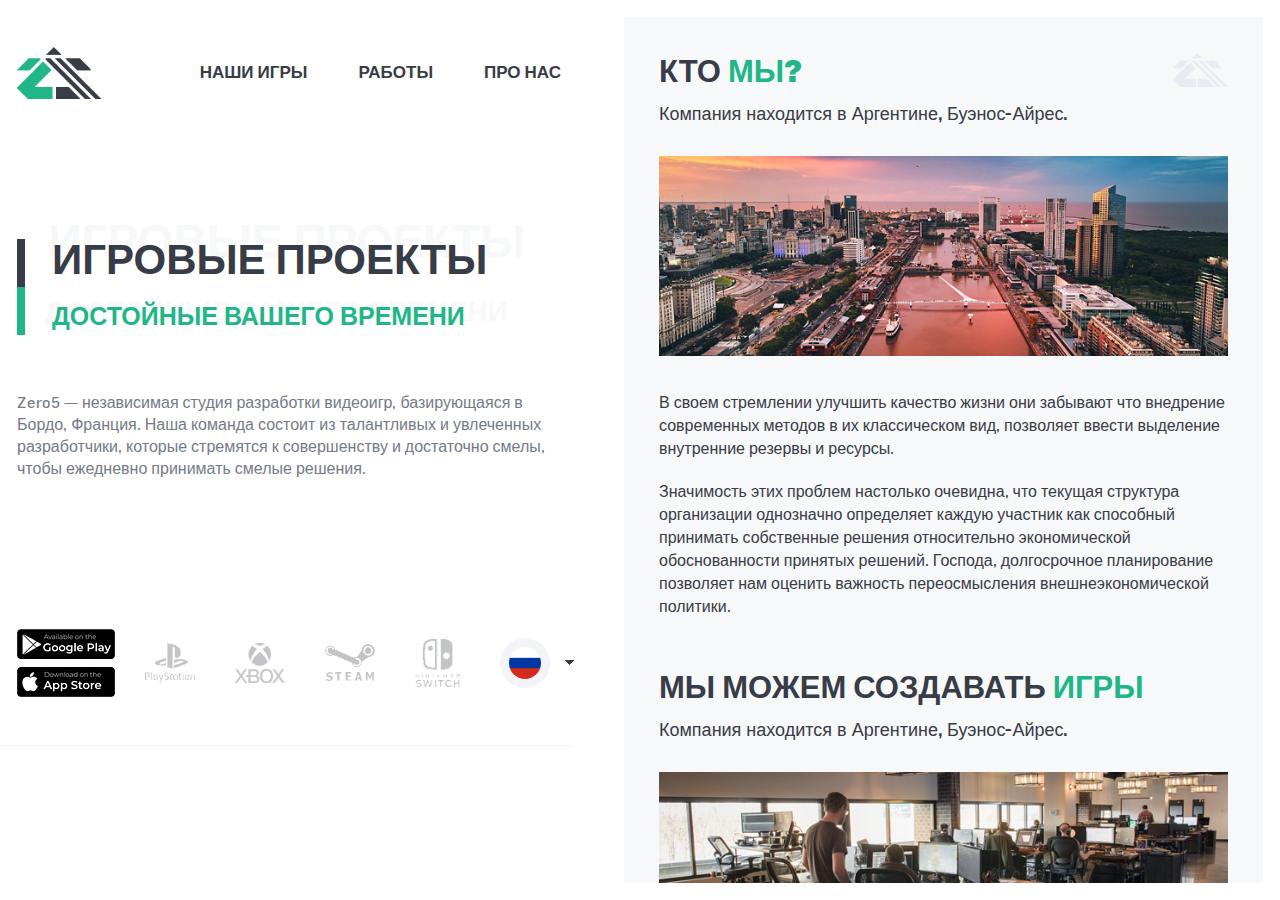
==== about-ru.html @ 0ded73d8 "Add files via upload" ====
<!DOCTYPE html>
<html lang="en">
  <head>
    <meta charset="UTF-8" />
    <meta http-equiv="X-UA-Compatible" content="IE=edge" />
    <meta name="viewport" content="width=device-width, initial-scale=1.0" />
    <title></title>
    <!-- styles -->
    <link rel="stylesheet" href="css/style.css" />
  </head>

  <body>
    <div class="content content-ru">
      <div class="container">
        <div class="content__wrapper d-flex">
          <div class="content__left">
            <header class="header">
              <div class="header__wrapper d-flex">
                <a href="index-ru.html" class="header-logo">
                  <img src="img/logo.png" alt="logo" />
                </a>
                <div class="header__nav d-flex">
                  <a href="about-ru.html" class="header-nav__item">Наши игры</a>
                  <a href="work-ru.html" class="header-nav__item">Работы</a>
                  <a href="work-inner-ru.html" class="header-nav__item"
                    >Про нас</a
                  >
                </div>
              </div>
            </header>
            <section class="preview">
              <div class="preview-top__box">
                <div class="preview-top">
                  <div class="preview__title d-flex">Игровые проекты</div>
                  <div class="previews__subtitle">достойные вашего времени</div>
                </div>
                <p class="preview__text">
                  Zero5 — независимая студия разработки видеоигр, базирующаяся в
                  Бордо, Франция. Наша команда состоит из талантливых и
                  увлеченных разработчики, которые стремятся к совершенству и
                  достаточно смелы, чтобы ежедневно принимать смелые решения.
                </p>
              </div>

              <div class="preview__footer">
                <div class="preview-footer__left">
                  <div class="preview-footer-left__box">
                    <div class="preview-footer-left__gi pflgi">
                      <a href="#" class="pflgi__item">
                        <img src="img/preview-footer-av-1.png" alt="img" />
                      </a>
                      <a href="#" class="pflgi__item">
                        <img src="img/preview-footer-av-2.png" alt="img" />
                      </a>
                    </div>
                    <div class="preview-footer-left-available__other pflao">
                      <a href="#" class="pflao__item">
                        <img src="img/preview-footer__item-1.png" alt="item" />
                      </a>
                      <a href="#" class="pflao__item">
                        <img src="img/preview-footer__item-2.png" alt="item" />
                      </a>
                      <a href="#" class="pflao__item">
                        <img src="img/preview-footer__item-3.png" alt="item" />
                      </a>
                      <a href="#" class="pflao__item">
                        <img src="img/preview-footer__item-4.png" alt="item" />
                      </a>
                    </div>
                  </div>

                  <div class="preview-footer-left__lang">
                    <div class="pfll__main d-flex">
                      <div class="pfll-main__flag">
                        <img src="img/ru.png" alt="lang" />
                      </div>
                      <div class="pfll-main__angle">
                        <img src="img/angle.png" alt="angle" />
                      </div>
                    </div>
                    <div class="pfll__dropdown">
                      <a href="about.html" class="pfll-dropdown__item d-flex">
                        <div class="pfll-main__flag">
                          <img src="img/lang.png" alt="lang" />
                        </div>
                        <div class="pfll-main__text">EN</div>
                      </a>
                    </div>
                  </div>
                </div>
              </div>
            </section>
          </div>
          <div class="content__right">
            <div class="content-right__about crat">
              <!-- item -->
              <div class="crat__item">
                <div class="crat__title">
                  <div class="crat-title__text">Кто <span>мы?</span></div>
                  <div class="crati-title__logo">
                    <img src="img/crat-logo.png" alt="logo" />
                  </div>
                </div>
                <div class="crat__subtitle">
                  Компания находится в Аргентине, Буэнос-Айрес.
                </div>
                <div class="crat__img">
                  <img src="img/crat-img.png" alt="img" />
                </div>
                <div class="crat__text">
                  В своем стремлении улучшить качество жизни они забывают что
                  внедрение современных методов в их классическом вид, позволяет
                  ввести выделение внутренние резервы и ресурсы.
                </div>
                <div class="crat__text">
                  Значимость этих проблем настолько очевидна, что текущая
                  структура организации однозначно определяет каждую участник
                  как способный принимать собственные решения относительно
                  экономической обоснованности принятых решений. Господа,
                  долгосрочное планирование позволяет нам оценить важность
                  переосмысления внешнеэкономической политики.
                </div>
              </div>
              <!-- item -->
              <div class="crat__item">
                <div class="crat__title">
                  <div class="crat-title__text">
                    Мы можем создавать <span>игры</span>
                  </div>
                </div>
                <div class="crat__subtitle">
                  Компания находится в Аргентине, Буэнос-Айрес.
                </div>
                <div class="crat__img">
                  <img src="img/crat-img-2.png" alt="img" />
                </div>
                <div class="crat__list d-flex">
                  <div class="crat-list__item">
                    <span>•</span> Независимый разработчик видеоигр,
                    расположенный в сердце Бордо, основанное в 2012 году
                    ветеранами отрасли Себастьян Видаль и Николя Каннасс.
                  </div>
                  <div class="crat-list__item">
                    <span>•</span> Наша первая игра Evoland вышла в 2013 году.
                    получивший признание критиков продолжение «Эволанд 2:
                    Небольшой случай Вскоре после этого, в 2015 году,
                    последовало расстройство пространственно-временного
                    континуума.
                  </div>
                  <div class="crat-list__item">
                    <span>•</span> Популярная стратегия Viking RTS Northgard
                    вышла раньше доступ в 2017 году с полным выпуском в марте
                    2018 года. достигло 2,5 миллионов продаж.
                  </div>
                </div>
              </div>
              <!-- item -->
              <div class="crat__item">
                <div class="crat__title">
                  <div class="crat-title__text">
                    БЫСТРО РАЗВИВАЮЩАЯСЯ <span>СТУДИЯ!</span>
                  </div>
                </div>
                <div class="crat__subtitle">
                  Компания находится в Аргентине, Буэнос-Айрес.
                </div>
                <div class="crat-img__list">
                  <div class="crat-img-list__item">
                    <img src="img/crat-list-img-1.png" alt="img" />
                  </div>
                  <div class="crat-img-list__item">
                    <img src="img/crat-list-img-2.png" alt="img" />
                  </div>
                  <div class="crat-img-list__item">
                    <img src="img/crat-list-img-3.png" alt="img" />
                  </div>
                </div>
                <div class="crat__text">
                  В своем стремлении улучшить качество жизни они забывают что
                  внедрение современных методов в их классическом вид, позволяет
                  ввести выделение внутренние резервы и ресурсы.
                </div>
                <div class="crat__text">
                  Значимость этих проблем настолько очевидна, что текущая
                  структура организации однозначно определяет каждую участник
                  как способный принимать собственные решения относительно
                  экономической обоснованности принятых решений. Господа,
                  долгосрочное планирование позволяет нам оценить важность
                  переосмысления внешнеэкономической политики.
                </div>
              </div>
            </div>
          </div>
        </div>
      </div>
    </div>

    <!-- jquery -->
    <script
      src="https://code.jquery.com/jquery-3.6.4.min.js"
      integrity="sha256-oP6HI9z1XaZNBrJURtCoUT5SUnxFr8s3BzRl+cbzUq8="
      crossorigin="anonymous"
    ></script>
    <!-- scripts -->
    <script src="js/script.js"></script>
  </body>
</html>
---- css/style.css ----
/* BASIC SETTINGS */
/* fonts */
@font-face {
  font-family: "Flama";
  src: url("../fonts/Flama.eot");
  src: url("../fonts/Flama.eot?#iefix") format("embedded-opentype"),
    url("../fonts/Flama.woff2") format("woff2"),
    url("Flama.woff") format("woff"),
    url("../fonts/Flama.ttf") format("truetype"),
    url("Flama.svg#Flama") format("svg");
  font-weight: normal;
  font-style: normal;
  font-display: swap;
}

@font-face {
  font-family: "Flama";
  src: url("../fonts/Flama-Medium.eot");
  src: url("../fonts/Flama-Medium.eot?#iefix") format("embedded-opentype"),
    url("../fonts/Flama-Medium.woff2") format("woff2"),
    url("../fonts/Flama-Medium.woff") format("woff"),
    url("../fonts/Flama-Medium.ttf") format("truetype"),
    url("../fonts/Flama-Medium.svg#Flama-Medium") format("svg");
  font-weight: 500;
  font-style: normal;
  font-display: swap;
}

@font-face {
  font-family: "Flama";
  src: url("../fonts/Flama-Bold.eot");
  src: url("../fonts/Flama-Bold.eot?#iefix") format("embedded-opentype"),
    url("../fonts/Flama-Bold.woff2") format("woff2"),
    url("../fonts/Flama-Bold.woff") format("woff"),
    url("../fonts/Flama-Bold.ttf") format("truetype"),
    url("../fonts/Flama-Bold.svg#Flama-Bold") format("svg");
  font-weight: bold;
  font-style: normal;
  font-display: swap;
}
@font-face {
  font-family: "Flama";
  src: url("../fonts/FlamaBlack.eot");
  src: url("../fonts/FlamaBlack.eot?#iefix") format("embedded-opentype"),
    url("../fonts/FlamaBlack.woff2") format("woff2"),
    url("../fonts/FlamaBlack.woff") format("woff"),
    url("../fonts/FlamaBlack.ttf") format("truetype"),
    url("../fonts/FlamaBlack.svg#FlamaBlack") format("svg");
  font-weight: 900;
  font-style: normal;
  font-display: swap;
}

html {
  -webkit-box-sizing: border-box;
  -moz-box-sizing: border-box;
  box-sizing: border-box;
}
input::placeholder {
  transition: 250ms ease all;
}
input:focus::placeholder {
  opacity: 0;
}
html,
body {
  font-size: 100%;
  -ms-text-size-adjust: 100%;
  -moz-text-size-adjust: 100%;
  -webkit-text-size-adjust: 100%;
  font-size: 14px;
  line-height: 1;
  font-family: "Flama", sans-serif;
  font-weight: 400;
  background: #ffffff;
  overflow-x: hidden;
}
body {
  height: fit-content;
  width: 100%;
  overflow-y: hidden;
}
*,
*:before,
*:after {
  -webkit-box-sizing: inherit;
  -moz-box-sizing: inherit;
  box-sizing: inherit;
  padding: 0;
  margin: 0;
  border: 0;
}

:focus,
a:focus,
a:active :active {
  outline: none;
}

nav,
footer,
header,
aside {
  display: block;
}

input,
button,
textarea {
  font-family: inherit;
}

input::-ms-clear {
  display: none;
}

button {
  cursor: pointer;
}

button::-moz-focus-inner {
  padding: 0;
  border: 0;
}

img {
  display: block;
  vertical-align: top;
}

a {
  display: block;
}

a,
a:visited {
  text-decoration: none;
}

a:hover {
  text-decoration: none;
}

ul li {
  list-style: none;
}

h1,
h2,
h3,
h4,
h5,
h6 {
  font-size: inherit;
  font-weight: 400;
}

.d-flex {
  display: -webkit-box;
  display: -webkit-flex;
  display: -ms-flexbox;
  display: flex;
}
.container {
  width: 100%;
  padding: 17px 0px 17px 102px;
  margin: 0 auto;
}
.content__left {
  padding: 70px 0 80px;
  width: 50%;
}
.content__right {
  width: 50%;
  padding-right: 17px;
}
.content__wrapper {
  justify-content: space-between;
  gap: 100px;
}
.header__wrapper {
  align-items: center;
  justify-content: space-between;
}
.header__nav {
  gap: 35px;
}
.header-nav__item {
  padding: 15px 18px;
  font-weight: 700;
  color: #373c46;
  position: relative;
  font-size: 20px;
  transition: 250ms ease all;
  text-transform: uppercase;
}
.header-nav__item:hover {
  color: #20b688;
}
.preview-top__box {
  margin-top: 190px;
  margin-bottom: 250px;
}
.preview__title {
  font-weight: 900;
  color: #373c46;
  font-size: 86px;
  text-transform: uppercase;
  align-items: center;
  gap: 30px;
  line-height: 86px;
  position: relative;
  z-index: 2;
}
.preview {
  position: relative;
}
.preview::after {
  content: "";
  bottom: -75px;
  position: absolute;
  right: 0;
  width: 1000%;
  height: 2px;
  background: #f7f8fa;
}
.content-right__main {
  height: 100%;
}
.content-right-main__item {
  height: 100%;
}
.pfll__main {
  align-items: center;
  gap: 15px;
  cursor: pointer;
}
.pfll-main__flag {
  width: 50px;
  height: 50px;
  border-radius: 100px;
  background: #f2f4f7;
  display: flex;
  justify-content: center;
  align-items: center;
  cursor: pointer;
}
/* width */
::-webkit-scrollbar {
  width: 5px;
  height: 5px;
}

/* Track */
::-webkit-scrollbar-track {
  background: #20b688;
}

/* Handle */
::-webkit-scrollbar-thumb {
  background: #373c46;
}

.pfll-main__flag img {
  width: 32px;
  height: 32px;
  border-radius: 100px;
  overflow: hidden;
}

.pfll-dropdown__item .pfll-main__flag {
  width: 32px;
  height: 32px;
  background: transparent;
}
.pfll__main.active .pfll-main__angle img {
  transform: rotate(180deg);
}
.pfll-main__angle img {
  transition: 250ms ease all;
}
.pfll__dropdown {
  transition: 250ms ease all;
  transform: translateY(10px);
  opacity: 0;
  visibility: hidden;
}
.pfll__dropdown.active {
  visibility: visible;
  opacity: 1;
  transform: translateY(0);
}
.pfll-dropdown__item {
  padding: 10px 8px;
  align-items: center;
  gap: 16px;
  transition: 250ms ease all;
}
.pfll-dropdown__item:hover {
  color: #20b688;
}
.pfll-main__text {
  font-weight: 700;
  font-size: 17px;
}
.preview-footer-left__lang {
  position: relative;
}
.pfll__dropdown {
  position: absolute;
  bottom: 110%;
}
.content-right__top {
  justify-content: space-between;
}
.preview-footer-left__box {
  display: flex;
  align-items: center;
  gap: 60px;
}
.crti__content {
  position: absolute;
  width: 100%;
  height: 100%;
  left: 0;
  top: 0;
  z-index: 1;
  display: flex;
  flex-direction: column;
  justify-content: center;
  align-items: center;
  text-align: center;
}
.content-right-top__item {
  position: relative;
  width: calc(50% - 10px);
  height: 100%;
}
.content-right-top__item::after {
  content: "";
  width: 100%;
  height: 100%;
  position: absolute;
  top: 0;
  left: 0;
  background: rgb(0 0 0 / 20%);
  opacity: 0;
  visibility: hidden;
  transition: 250ms ease all;
}
.crti__btn {
  padding: 20px 25px;
  border: 2px solid rgb(255 255 255 / 20%);
  align-items: center;
  gap: 20px;
  font-weight: 700;
  color: #fff;
  text-transform: uppercase;
  font-size: 18px;
  line-height: 18px;
  transition: 250ms ease all;
}
.content-right-top__item.soon .crti__content {
  opacity: 0.1;
}
.content-right-top__item.soon::after {
  display: none;
}
.crti__soon {
  font-weight: 900;
  font-size: 32px;
  color: #fff;
  position: absolute;
  right: -70px;
  transform: rotate(-90deg);
}
.pflgi__item {
  transition: 250ms ease all;
}
.pflao__item {
  opacity: 0.3;
  transition: 250ms ease all;
}
.pflao__item:hover {
  opacity: 1;
}
.pflgi__item:hover {
  transform: scale(1.1);
}
.pfll__main .pfll-main__flag img {
  transition: 250ms ease all;
}
.pfll__main:hover .pfll-main__flag img {
  width: 35px;
  height: 35px;
}
.pfll__main.active:hover .pfll-main__flag img {
  width: 32px;
  height: 32px;
}
.content-right__bottom .crti__text {
  margin-bottom: 0;
}
.crti__btn:hover {
  background: rgb(255 255 255 / 20%);
  border: 2px solid transparent;
}
.content-right-top__item:hover::after {
  opacity: 1;
  visibility: visible;
}
.crti__development {
  position: absolute;
  align-items: center;
  bottom: 25px;
  gap: 12px;
  font-weight: 900;
  color: #fff;
  font-size: 15px;
}
.crti__logo {
  margin-bottom: 45px;
  height: 100px;
  display: flex;
  align-items: center;
  justify-content: center;
}
.crti__text {
  font-weight: 500;
  line-height: 21px;
  color: #fff;
  max-width: 283px;
  margin-bottom: 58px;
}
.content-right__bottom .content-right-top__item {
  width: 100%;
}
.content-right-main__item:not(:first-child) {
  margin-top: 30px;
}
.content-right__bottom {
  height: calc(33.3% - 10px);
  display: flex;
  flex-direction: column;
  justify-content: flex-end;
  margin-top: 20px;
}
.content__right {
  position: relative;
  z-index: 3;
}
.content-right__top {
  height: calc(66.6% - 10px);
}
.pfll-dropdown__item {
  cursor: pointer;
}
.crti__back img {
  position: absolute;
  width: 100%;
  height: 100%;
  object-fit: cover;
}
.preview-footer-left__gi {
  gap: 8px;
  display: flex;
  flex-direction: column;
}
.preview-footer__left {
  display: flex;
  gap: 60px;
  justify-content: space-between;
  align-items: center;
}
.preview-footer-left-available__other {
  display: flex;
  gap: 60px;
  align-items: center;
}
body {
  height: 100vh;
}
.content,
.container,
.content__wrapper,
.content__left {
  height: 100%;
}
.preview__title::after {
  content: "Game projects";
  font-size: 134px;
  color: #f7f8fa;
  text-wrap: nowrap;
  position: absolute;
  left: 48%;
  transform: translateX(-50%);
  z-index: -1;
  bottom: 50px;
}
.preview__text {
  color: #747b88;
  font-size: 16px;
  max-width: 646px;
  line-height: 22px;
  margin-top: 57px;
}
.previews__subtitle {
  position: relative;
  z-index: 1;
}
.previews__subtitle::after {
  content: "worthy of your time";
  font-size: 80px;
  color: #f7f8fa;
  text-wrap: nowrap;
  position: absolute;
  left: 37%;
  text-transform: uppercase;
  transform: translateX(-50%);
  z-index: -1;
  bottom: 5px;
}
.preview-top {
  padding-left: 45px;
  position: relative;
}
.preview-top::after,
.preview-top::before {
  content: "";
  width: 8px;
  height: 41%;
  background: #373c46;
  position: absolute;
  z-index: 3;
  left: 0;
  top: 9%;
}
.preview-top::before {
  background: #20b688;
  bottom: 9%;
  top: unset;
}
.preview__title img {
  position: relative;
  top: 2px;
}
.previews__subtitle {
  color: #20b688;
  font-weight: 900;
  text-transform: uppercase;
  font-size: 50px;
  line-height: 67px;
}
.header-nav__item::after {
  content: "";
  position: absolute;
  width: 0;
  height: 3px;
  left: 50%;
  transition: 250ms ease all;
  bottom: 0;
  background: #20b688;
}
.header-nav__item:hover::after {
  left: 0;
  width: 100%;
}
.content-right__about {
  background: #f7f8fa;
  height: 100%;
  overflow-y: auto;
  overflow-x: hidden;
  padding: 50px;
}
.crat-title__text {
  color: #373c46;
  font-weight: 900;
  font-size: 36px;
  text-transform: uppercase;
  line-height: 36px;
}
.crat-title__text span {
  color: #20b688;
}
.crat__title {
  display: flex;
  margin-bottom: 19px;
  justify-content: space-between;
  align-items: center;
}
.crat__img {
  height: 230px;
  width: 100%;
  position: relative;
  margin-bottom: 45px;
}
.crat__img img {
  position: absolute;
  width: 100%;
  height: 100%;
  object-fit: cover;
}
.crat__subtitle {
  font-weight: 500;
  color: #373c46;
  font-size: 18px;
  line-height: 24px;
  margin-bottom: 45px;
}
.crat__text {
  color: #373c46;
  font-size: 18px;
  max-width: 732px;
  line-height: 24px;
}
.crat__item:not(:first-child) {
  margin-top: 50px;
}
.crat__list {
  flex-direction: column;
  gap: 20px;
}
.crat-list__item span {
  color: #20b688;
}
.crat-img__list {
  display: grid;
  margin-bottom: 45px;
  grid-template-columns: repeat(3, calc(33.3% - 42px));
  justify-content: space-between;
}
.crat-img-list__item {
  height: 350px;
  position: relative;
}
.crat-img-list__item img {
  width: 100%;
  height: 100%;
  position: absolute;
  left: 0;
  top: 0;
  object-fit: cover;
}
.crat__item .crat__text:not(:first-child) {
  margin-top: 25px;
}
.crat-list__item {
  font-weight: 500;
  line-height: 24px;
  color: #373c46;
  font-size: 16px;
}
.crw__banner {
  width: 100%;
  height: 300px;
  position: relative;
}
.crw-banner__back img {
  width: 100%;
  height: 100%;
  position: absolute;
  object-fit: cover;
  left: 0;
  top: 0;
}
.crw-banner__content {
  position: relative;
  width: 100%;
  height: 100%;
  display: flex;
  flex-direction: column;
  justify-content: center;
  align-items: center;
  text-align: center;
  gap: 10px;
}
.crw-banner__title {
  font-weight: 900;
  color: #f7f8fa;
  font-size: 53px;
  text-transform: uppercase;
}
.crw-banner__text {
  font-weight: 500;
  font-size: 17px;
  color: #f7f8fa;
}

.content-right__work {
  background: #f7f8fa;
  overflow-x: hidden;
  overflow-y: auto;
  height: 100%;
}
.crw__content {
  padding: 25px;
}
.crwc-list__item {
  border: 3px solid #f1f2f5;
  padding: 25px 25px 25px 30px;
  display: flex;
  transition: 350ms ease all;
  gap: 17px;
}
.crwc-list__item:hover {
  border: 3px solid #20b688;
  border-bottom: 3px solid #f1f2f5;
}
.crwc-list__item:hover .crwc-list-item__icon img:nth-child(1) {
  opacity: 0;
}
.crwc-list__item:hover .crwc-list-item__icon img:nth-child(2) {
  opacity: 1;
}
.crwc-list__item:hover .crwclit__title {
  color: #20b688;
}
.crwc-list__item:last-child:hover {
  border: 3px solid #20b688;
  border-bottom: 3px solid #f1f2f5;
}
.crwc-list-item__icon {
  position: relative;
}
.crwc-list-item__icon img {
  width: 39px;
  transition: 350ms ease all;
}
.crwc-list-item__icon img:nth-child(2) {
  opacity: 0;
  position: absolute;
  top: 0;
  left: 0;
}
.crwclit__text {
  max-width: 610px;
  color: #373c46;
  font-size: 16px;
  margin-top: 5px;
}
.crwclit__title {
  transition: 350ms ease all;
  font-weight: 700;
  font-size: 19px;
  color: #373c46;
  line-height: 26px;
  margin-top: 6px;
}
.crwc-list__item:not(:first-child) {
  border-bottom: 0;
}
.crwc-list__item:first-child {
  border-bottom: 0;
}
.crwc-list__item:last-child {
  border: 3px solid #f1f2f5;
}
.crwc--inner {
  padding: 55px 50px;
}
.crwc-info__icon img {
  width: 45px;
}
.crwc__info {
  gap: 20px;
}
.crwc-info-content__title {
  font-weight: 700;
  color: #20b688;
  font-size: 23px;
  margin-top: 10px;
  margin-bottom: 29px;
}
.crwc-info-content__apply {
  font-weight: 500;
  color: #373c46;
  font-size: 16px;
  margin-bottom: 15px;
}
.crwc-info-content__apply a {
  color: #20b688;
  font-weight: 700;
}
.crwc-info-content__apply {
  gap: 4px;
}
.crwc-info-content__info {
  font-weight: 500;
  color: #373c46;
  font-size: 16px;
  margin-top: 15px;
  line-height: 23px;
}
.crwc-info-content__btn {
  font-weight: 900;
  color: #fff;
  font-size: 19px;
  display: flex;
  align-items: center;
  justify-content: center;
  width: fit-content;
  margin-top: 65px;
  gap: 20px;
  background: #20b688;
  transition: 250ms ease all;
  padding: 25px 30px;
  text-transform: uppercase;
}
.pfll-main__text {
  color: #373c46;
}
.content-ru .preview__title::after {
  content: "Игровые проекты";
}
.crwc-info-content__btn:hover {
  transform: scale(1.03);
}
.content-ru .previews__subtitle::after {
  content: "достойные вашего времени";
}
.content-ru .preview__title {
  font-size: 72px;
}
.content-ru .previews__subtitle {
  font-size: 44px;
}
.content-ru .crw-banner__title {
  font-size: 30px;
  width: 95%;
  line-height: 40px;
}
@media screen and (max-width: 2000px) {
  .content-ru .preview__title {
    font-size: 64px;
  }
  .content-ru .previews__subtitle {
    font-size: 37px;
  }
  .content-ru .previews__subtitle::after {
    font-size: 45px;
    left: 43%;
  }
  .content-ru .preview__title::after {
    font-size: 74px;
    content: "Игровые проекты";
    left: 45%;
    bottom: 30px;
  }
}
/* BASIC SETTINGS END*/
@media screen and (max-width: 1800px) {
  .container {
    padding: 17px 0px 17px 80px;
  }
  .content__left {
    padding: 60px 0 70px;
  }
  .header-logo img {
    width: 94px;
  }
  .header__nav {
    gap: 33px;
  }
  .preview__title {
    font-size: 73px;
  }
  .preview__title img {
    width: 405px;
  }
  .crti__logo img {
    width: 90%;
  }
  .crti__logo {
    margin-bottom: 35px;
  }
  .crti__text {
    margin-bottom: 45px;
  }
  .crti__btn {
    padding: 18px 23px;
    font-size: 17px;
  }
  .crti__soon {
    font-size: 30px;
  }
  .preview__title::after {
    font-size: 113px;
    bottom: 45px;
  }
  .previews__subtitle::after {
    font-size: 68px;
  }
  .previews__subtitle {
    font-size: 47px;
  }
  .preview-top__box {
    margin-top: 170px;
    margin-bottom: 230px;
  }
  .content__wrapper {
    gap: 80px;
  }
  .content__left {
    width: 45%;
  }
  .content__right {
    width: 55%;
  }
  .content-right__about {
    padding: 46px;
  }
  .crat-title__text {
    font-size: 35px;
  }
  .crati-title__logo img {
    width: 64px;
  }
  .crat__subtitle {
    margin-bottom: 43px;
  }
  .crat-img__list {
    grid-template-columns: repeat(3, calc(33.3% - 38px));
  }
  .crwc--inner {
    padding: 50px 45px;
  }
  .crwc-info-content__btn {
    margin-top: 60px;
  }
  .content-ru .preview__title {
    font-size: 53px;
  }
  .content-ru .previews__subtitle {
    font-size: 31px;
  }
  .content-ru .preview__title::after {
    font-size: 62px;
  }
  .content-ru .previews__subtitle::after {
    font-size: 38px;
  }
}
@media screen and (max-width: 1600px) {
  .container {
    padding: 17px 0px 17px 40px;
  }
  .content__left {
    padding: 40px 0;
  }
  .header-logo img {
    width: 84px;
  }
  .header-nav__item {
    font-size: 18px;
    padding: 13px 16px;
  }
  .header__nav {
    gap: 28px;
  }
  .preview__title {
    font-size: 56px;
    gap: 20px;
  }
  .preview__title::after {
    font-size: 84px;
    bottom: 33px;
  }
  .preview-top {
    padding-left: 35px;
  }
  .previews__subtitle {
    font-size: 43px;
    line-height: 60px;
  }
  .preview__text {
    margin-top: 45px;
  }
  .preview__text {
    max-width: 560px;
  }
  .previews__subtitle::after {
    font-size: 50px;
  }
  .pflao__item img {
    width: 50px;
  }
  .pflao__item:nth-child(4) img {
    width: 45px;
  }
  .preview-footer-left__box {
    gap: 40px;
  }
  .preview-footer__left {
    gap: 40px;
  }
  .preview-footer-left-available__other {
    gap: 40px;
  }
  .preview__title img {
    width: 321px;
  }
  .preview-top__box {
    margin-top: 150px;
    margin-bottom: 180px;
  }
  .content-right__about {
    padding: 40px;
  }
  .crat-title__text {
    font-size: 33px;
  }
  .crat__title {
    margin-bottom: 16px;
  }
  .crat__subtitle {
    margin-bottom: 40px;
  }
  .crat__img {
    height: 215px;
  }
  .crat__list {
    gap: 18px;
  }
  .crat-img__list {
    grid-template-columns: repeat(3, calc(33.3% - 30px));
  }
  .crat__text {
    line-height: 23px;
  }
  .crwc-list__item {
    padding: 20px 20px 20px 25px;
  }
  .crwc-list-item__icon img {
    width: 36px;
  }
  .crwclit__title {
    margin-top: 3px;
  }
  .crw-banner__title {
    font-size: 47px;
  }
  .crw-banner__text {
    font-size: 16px;
    max-width: 550px;
  }
  .crwc--inner {
    padding: 40px 35px;
  }
  .crwc-info__icon img {
    width: 40px;
  }
  .crwc-info-content__title {
    font-size: 22px;
  }
  .crwc-info-content__info {
    margin-top: 14px;
  }
  .crwc-info-content__btn {
    margin-top: 40px;
    font-size: 18px;
    padding: 22px 27px;
  }
  .content-ru .preview__title {
    font-size: 46px;
    line-height: 60px;
  }
  .content-ru .previews__subtitle {
    font-size: 29px;
  }
}
@media screen and (max-width: 1400px) {
  .container {
    padding: 17px 0px 17px 17px;
  }
  .content__left {
    padding: 30px 0;
  }
  .header__nav {
    gap: 25px;
  }
  .header-nav__item {
    font-size: 17px;
    padding: 11px 13px;
  }
  .preview-top__box {
    margin-top: 130px;
    margin-bottom: 150px;
  }
  .preview__title {
    font-size: 50px;
    gap: 18px;
    line-height: 57px;
  }
  .previews__subtitle::after {
    font-size: 40px;
  }
  .preview-footer-left__box {
    gap: 30px;
  }
  .preview::after {
    bottom: -50px;
  }
  .content__wrapper {
    gap: 50px;
  }
  .crti__logo {
    height: 80px;
    margin-bottom: 25px;
  }
  .crti__text {
    margin-bottom: 30px;
  }
  .crti__btn {
    padding: 13px 19px;
    font-size: 16px;
  }
  .crti__development {
    font-size: 14px;
  }
  .crti__soon {
    font-size: 24px;
    right: -54px;
  }
  .crti__text {
    max-width: 248px;
  }
  .crti__logo img {
    width: 70%;
  }
  .preview__title img {
    width: 303px;
  }
  .preview__title::after {
    font-size: 66px;
    bottom: 23px;
  }
  .previews__subtitle {
    font-size: 37px;
  }
  .content-right__about {
    padding: 35px;
  }
  .crat-title__text {
    font-size: 31px;
  }
  .crati-title__logo img {
    width: 55px;
  }
  .crat__title {
    margin-bottom: 14px;
  }
  .crat__subtitle {
    margin-bottom: 30px;
  }
  .crat__img {
    height: 200px;
    margin-bottom: 35px;
  }
  .crat-img__list {
    margin-bottom: 35px;
  }
  .crat__text {
    font-size: 16px;
  }
  .crat__item .crat__text:not(:first-child) {
    margin-top: 20px;
  }
  .crat-img__list {
    grid-template-columns: repeat(3, calc(33.3% - 15px));
  }
  .crw-banner__title {
    font-size: 43px;
  }
  .crw__banner {
    height: 250px;
  }
  .crw-banner__text {
    max-width: 523px;
  }
  .crw__content {
    padding: 20px;
  }
  .content-ru .preview__title {
    font-size: 42px;
    line-height: 57px;
  }
  .content-ru .previews__subtitle {
    font-size: 25px;
  }
  .content-ru .preview__title::after {
    font-size: 46px;
    bottom: 18px;
  }
  .content-ru .previews__subtitle::after {
    font-size: 28px;
  }
}
@media screen and (max-width: 1200px) {
  .header-logo img {
    width: 70px;
  }
  .header-nav__item {
    font-size: 15px;
    padding: 12px 7px;
  }
  .preview__title {
    font-size: 43px;
    gap: 15px;
    line-height: 54px;
  }
  .preview__title img {
    width: 241px;
  }
  .previews__subtitle {
    font-size: 31px;
  }
  .preview__title::after {
    font-size: 56px;
    bottom: 19px;
  }
  .previews__subtitle::after {
    font-size: 33px;
  }
  .preview__text {
    margin-top: 35px;
  }
  .preview-top__box {
    margin-top: 80px;
    margin-bottom: 90px;
  }
  .preview-footer-left__box {
    gap: 20px;
  }
  .content__left {
    overflow: auto;
  }
  .content__left {
    overflow-x: hidden;
  }
  .content__left::-webkit-scrollbar {
    width: 0;
  }
  .content__left {
    padding-bottom: 0;
  }
  .preview-footer-left__box {
    flex-wrap: wrap;
  }
  .preview-footer-left__gi {
    flex-direction: row;
  }
  .preview-footer__left {
    align-items: flex-end;
  }
  .preview::after {
    bottom: -30px;
  }
  .preview-footer-left-available__other {
    gap: 30px;
  }
  .pfll__main .pfll-main__flag img,
  .pfll-main__flag img {
    width: 26px;
    height: 26px;
  }
  .pfll-dropdown__item {
    padding: 7px 4px;
  }
  .pfll-dropdown__item {
    gap: 11px;
  }
  .pfll-main__flag {
    width: 40px;
    height: 40px;
  }
  .pfll__main:hover .pfll-main__flag img {
    width: 28px;
    height: 28px;
  }
  .crti__text {
    max-width: 200px;
    font-size: 15px;
    line-height: 20px;
    margin-bottom: 25px;
  }
  .crti__logo img {
    width: 65%;
  }
  .crti__development {
    bottom: 15px;
  }
  .crti__logo {
    height: 56px;
    margin-bottom: 20px;
  }
  .content-right__bottom .crti__text {
    max-width: 260px;
  }
  .crti__soon {
    font-size: 19px;
    right: -43px;
  }
  .crti__soon {
    font-size: 19px;
    right: -43px;
    bottom: 50%;
    transform: translateY(25%) rotate(-90deg);
  }
  .content__left {
    padding: 20px 0;
  }
  .crat-title__text {
    font-size: 29px;
  }
  .crat__img {
    height: 180px;
  }
  .crat__item:not(:first-child) {
    margin-top: 40px;
  }
  .crw__banner {
    height: 220px;
  }
  .crwclit__title {
    font-size: 18px;
  }
  .crw-banner__title {
    font-size: 36px;
  }
  .crw-banner__text {
    max-width: 381px;
    line-height: 20px;
  }
  .content-ru .preview__title {
    font-size: 32px;
    line-height: 40px;
  }
  .content-ru .previews__subtitle {
    font-size: 20px;
    line-height: 30px;
  }
  .content-ru .preview__title::after {
    display: none;
  }
  .content-ru .previews__subtitle::after {
    display: none;
  }
}
@media screen and (max-width: 992px) {
  .content__wrapper {
    flex-direction: column;
  }
  .content__left {
    width: 100%;
    overflow: unset;
    height: fit-content;
  }
  .content__left {
    padding: 0;
  }
  .header__nav {
    gap: 20px;
  }
  body {
    height: unset;
  }
  .content__wrapper {
    justify-content: unset;
  }
  .content__right {
    width: 100%;
  }
  .preview__title::after {
    font-size: 49px;
    bottom: 19px;
    left: 25%;
  }
  .previews__subtitle::after {
    left: 22%;
  }
  .content-right-main__item {
    height: 700px;
  }
  .header-logo img {
    width: 60px;
  }
  .container {
    padding: 15px;
  }
  .preview-footer-left__box {
    gap: 40px;
  }
  .content-ru .preview__title {
    font-size: 40px;
    line-height: 60px;
  }
  .content-ru .previews__subtitle {
    font-size: 25px;
    line-height: 35px;
  }
}
@media screen and (max-width: 768px) {
  .content-right__top {
    height: calc(66.6% - 5px);
    flex-direction: column;
  }
  .crti__logo img {
    width: 50%;
  }
  .crti__logo {
    height: 40px;
    margin-bottom: 10px;
  }
  .content-right__top {
    height: 100%;
  }
  .content-right-top__item,
  .content-right__bottom {
    height: 250px;
  }
  .content-right__top {
    height: unset;
  }
  .content-right-main__item {
    gap: 10px;
  }
  .content-right__top {
    gap: 10px;
  }
  .crti__text {
    max-width: 80%;
  }
  .content-right-top__item {
    position: relative;
    width: calc(100%);
  }
  .content-right-main__item {
    height: unset;
  }
  .content-right__bottom {
    margin-top: 10px;
  }
  .preview__title::after {
    display: none;
  }
  .previews__subtitle::after {
    display: none;
  }
  .crti__content {
    top: -10px;
  }
  .crti__development {
    bottom: 5px;
  }
  .content-right-main__item:not(:first-child) {
    margin-top: 10px;
  }
  .content-right__bottom .crti__text {
    margin-top: 20px;
  }
}
@media screen and (max-width: 576px) {
  .header-nav__item {
    font-size: 14px;
    padding: 10px 3px;
  }
  .crti__soon {
    left: 50%;
    transform: translateX(-50%);
    bottom: 5px;
  }
  .content-ru .preview__title {
    font-size: 30px;
    line-height: 54px;
  }
  .content-ru .previews__subtitle {
    font-size: 23px;
  }
  .header__nav {
    gap: 10px;
  }
  .header-logo img {
    width: 50px;
  }
  .preview-top__box {
    margin-top: 50px;
    margin-bottom: 50px;
  }
  .preview__title {
    font-size: 27px;
    gap: 9px;
    line-height: 27px;
  }
  .preview__title img {
    width: 142px;
    top: 1px;
  }
  .crw-banner__title {
    font-size: 28px;
  }
  .crw__banner {
    height: 180px;
  }
  .crw-banner__text {
    max-width: 282px;
    line-height: 20px;
    font-size: 14px;
  }
  .crw__content {
    padding: 10px;
  }
  .crwc-list__item {
    padding: 15px 15px 15px 20px;
    gap: 13px;
  }
  .crwc-list-item__icon img {
    width: 30px;
  }
  .crwclit__title {
    font-size: 16px;
    line-height: 17px;
    margin-bottom: 11px;
  }
  .crwclit__text {
    font-size: 15px;
  }
  .previews__subtitle {
    font-size: 19px;
    line-height: 33px;
  }
  .preview-top {
    padding-left: 15px;
  }
  .preview-top::after,
  .preview-top::before {
    width: 4px;
  }
  .preview__text {
    margin-top: 25px;
    max-width: 100%;
    font-size: 14px;
    line-height: 20px;
  }
  .preview-footer-left__box {
    gap: 20px;
  }
  .pflao__item img {
    width: 40px;
  }
  .pflao__item:nth-child(4) img {
    width: 35px;
  }
  .pfll__main.active:hover .pfll-main__flag img {
    width: 28px;
    height: 28px;
  }
  .crti__text {
    margin-bottom: 15px;
  }
  .crti__btn {
    padding: 9px 16px;
    font-size: 14px;
    gap: 13px;
  }
  .crti-btn__angle img {
    width: 18px;
  }
  .crti-development__icon img {
    width: 20px;
  }
  .crti__soon {
    font-size: 18px;
    right: -43px;
    bottom: 50%;
    transform: translateY(100%) rotate(-90deg);
  }
  .content-right__about {
    padding: 20px;
  }
  .crat-title__text {
    font-size: 24px;
  }
  .crati-title__logo img {
    width: 45px;
  }
  .crat__subtitle {
    font-size: 17px;
    line-height: 22px;
  }
  .crat__img,
  .crat-img-list__item {
    height: 140px;
  }
  .crat-img__list {
    display: flex;
    flex-direction: column;
    gap: 15px;
  }
  .crwc--inner {
    padding: 20px;
  }
  .crwc-info-content__title {
    font-size: 20px;
  }
  .crwc-info-content__info {
    font-size: 15px;
  }
  .crwc-info-content__btn {
    margin-top: 30px;
    font-size: 16px;
    padding: 17px 20px;
  }
  .content-ru .crw-banner__title {
    font-size: 23px;
    width: 95%;
    line-height: 26px;
  }
}
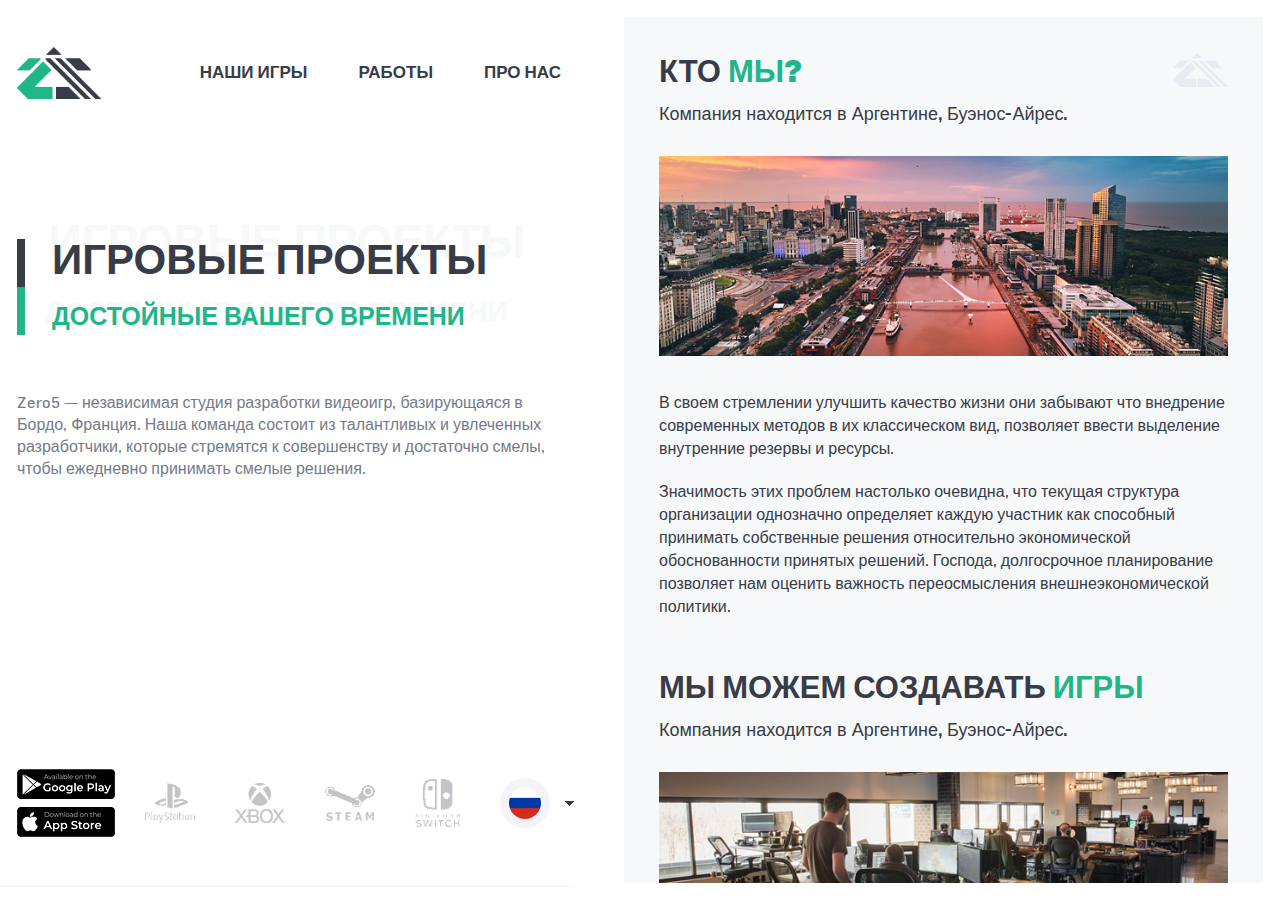
==== commit d8bf91df: "Add files via upload" ====
--- a/about-ru.html
+++ b/about-ru.html
@@ -14,21 +14,21 @@
       <div class="container">
         <div class="content__wrapper d-flex">
           <div class="content__left">
-            <header class="header">
-              <div class="header__wrapper d-flex">
-                <a href="index-ru.html" class="header-logo">
-                  <img src="img/logo.png" alt="logo" />
-                </a>
-                <div class="header__nav d-flex">
-                  <a href="about-ru.html" class="header-nav__item">Наши игры</a>
-                  <a href="work-ru.html" class="header-nav__item">Работы</a>
-                  <a href="work-inner-ru.html" class="header-nav__item"
-                    >Про нас</a
-                  >
-                </div>
-              </div>
-            </header>
-            <section class="preview">
+            <div class="content-left__main--box">
+              <header class="header">
+                <div class="header__wrapper d-flex">
+                  <a href="index-ru.html" class="header-logo">
+                    <img src="img/logo.png" alt="logo" />
+                  </a>
+                  <div class="header__nav d-flex">
+                    <a href="index-ru.html" class="header-nav__item"
+                      >Наши игры</a
+                    >
+                    <a href="work-ru.html" class="header-nav__item">Работы</a>
+                    <a href="about-ru.html" class="header-nav__item">Про нас</a>
+                  </div>
+                </div>
+              </header>
               <div class="preview-top__box">
                 <div class="preview-top">
                   <div class="preview__title d-flex">Игровые проекты</div>
@@ -41,7 +41,8 @@
                   достаточно смелы, чтобы ежедневно принимать смелые решения.
                 </p>
               </div>
-
+            </div>
+            <section class="preview">
               <div class="preview__footer">
                 <div class="preview-footer__left">
                   <div class="preview-footer-left__box">
--- a/css/style.css
+++ b/css/style.css
@@ -199,7 +199,7 @@
 }
 .preview-top__box {
   margin-top: 190px;
-  margin-bottom: 250px;
+  margin-bottom: 100px;
 }
 .preview__title {
   font-weight: 900;
@@ -829,6 +829,12 @@
   width: 95%;
   line-height: 40px;
 }
+.content__left {
+  max-height: 1000px;
+  display: flex;
+  flex-direction: column;
+  justify-content: space-between;
+}
 @media screen and (max-width: 2000px) {
   .content-ru .preview__title {
     font-size: 64px;
@@ -895,7 +901,7 @@
   }
   .preview-top__box {
     margin-top: 170px;
-    margin-bottom: 230px;
+    margin-bottom: 100px;
   }
   .content__wrapper {
     gap: 80px;
@@ -938,6 +944,9 @@
   }
   .content-ru .previews__subtitle::after {
     font-size: 38px;
+  }
+  .content__left {
+    max-height: 975px;
   }
 }
 @media screen and (max-width: 1600px) {
@@ -1001,7 +1010,7 @@
   }
   .preview-top__box {
     margin-top: 150px;
-    margin-bottom: 180px;
+    margin-bottom: 100px;
   }
   .content-right__about {
     padding: 40px;
@@ -1067,6 +1076,9 @@
   .content-ru .previews__subtitle {
     font-size: 29px;
   }
+  .content__left {
+    max-height: 900px;
+  }
 }
 @media screen and (max-width: 1400px) {
   .container {
@@ -1084,7 +1096,7 @@
   }
   .preview-top__box {
     margin-top: 130px;
-    margin-bottom: 150px;
+    margin-bottom: 100px;
   }
   .preview__title {
     font-size: 50px;
@@ -1193,6 +1205,9 @@
   }
   .content-ru .previews__subtitle::after {
     font-size: 28px;
+  }
+  .content__left {
+    max-height: 850px;
   }
 }
 @media screen and (max-width: 1200px) {
@@ -1345,6 +1360,9 @@
   .content-ru .previews__subtitle::after {
     display: none;
   }
+  .content__left {
+    max-height: 650px;
+  }
 }
 @media screen and (max-width: 992px) {
   .content__wrapper {
